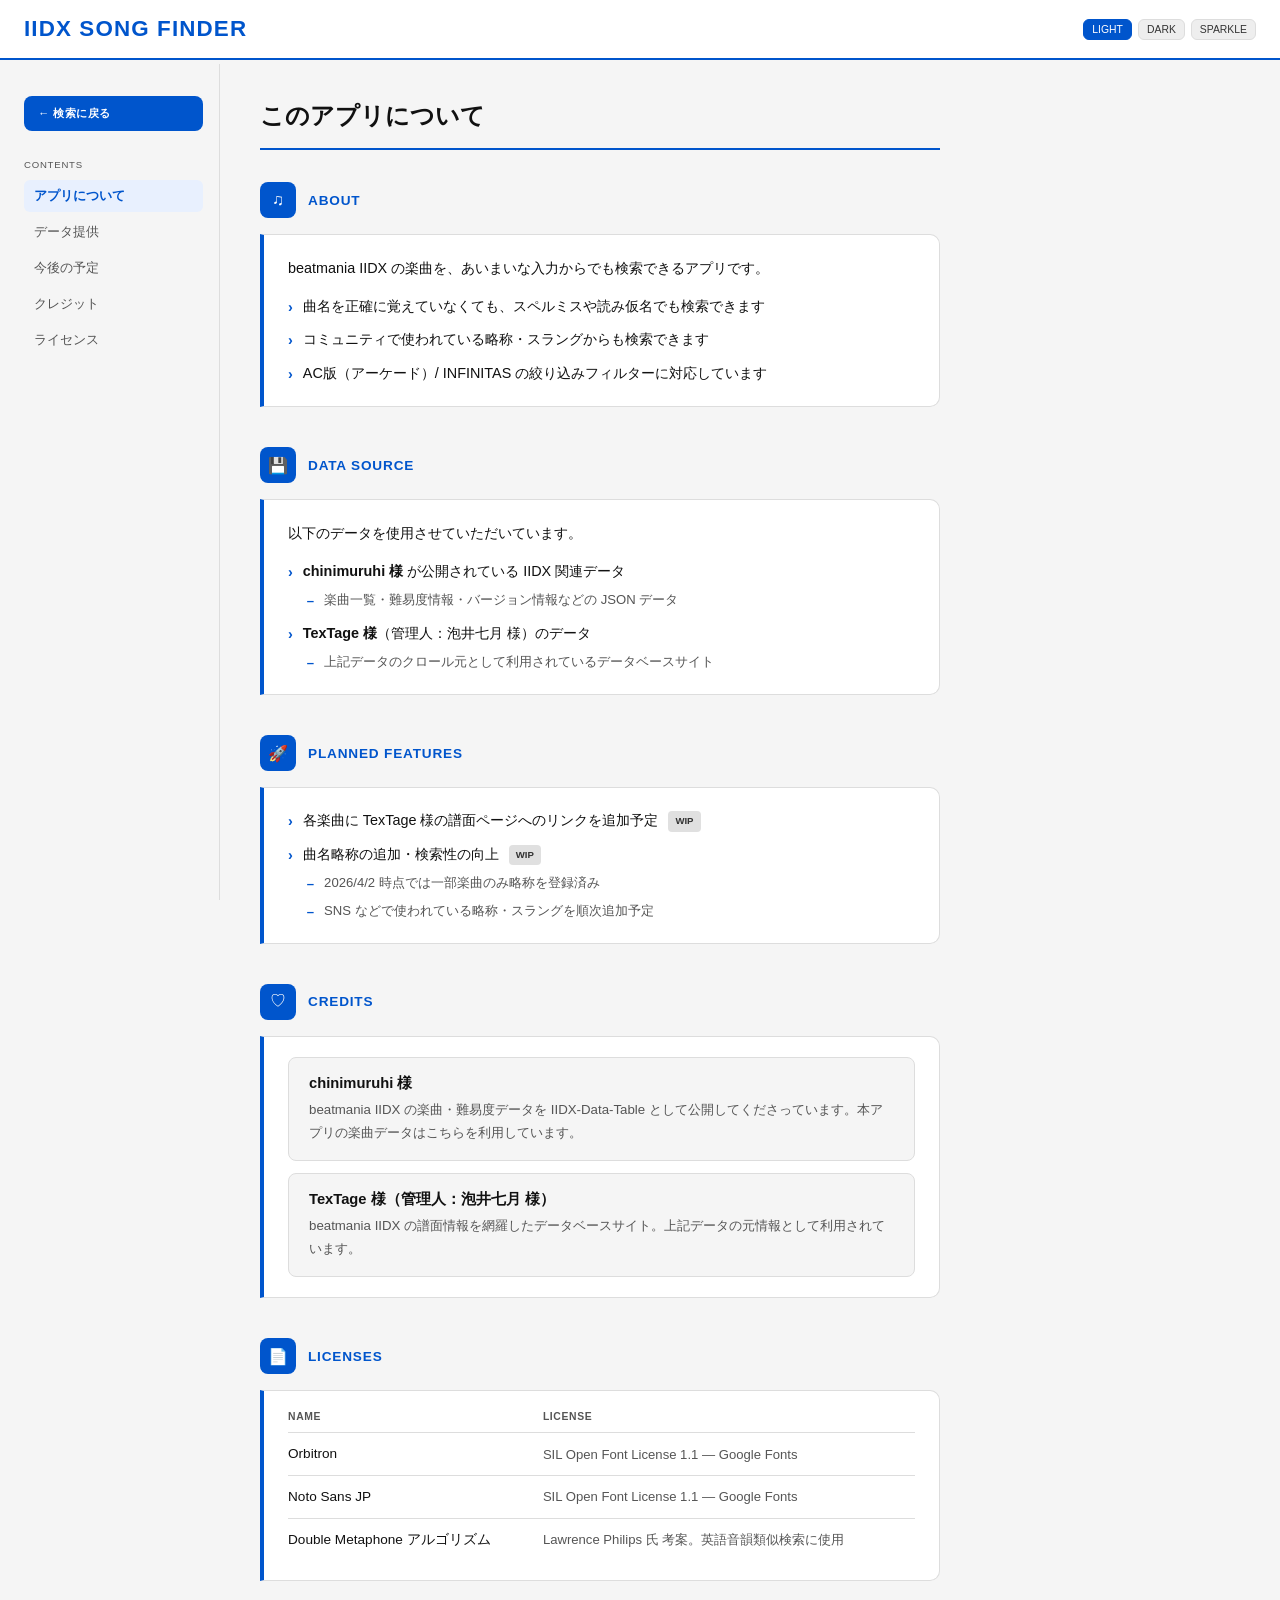
==== about.html @ c8fa99cf "infoページを仮作成" ====
<!DOCTYPE html>
<html lang="ja">
<head>
  <meta charset="UTF-8">
  <meta name="viewport" content="width=device-width, initial-scale=1.0">
  <meta http-equiv="Content-Security-Policy"
    content="default-src 'none'; script-src 'self'; style-src 'self' https://fonts.googleapis.com; font-src https://fonts.gstatic.com; img-src 'self' data:;">
  <title>このアプリについて — IIDX SONG FINDER</title>
  <link rel="preconnect" href="https://fonts.googleapis.com">
  <link rel="preconnect" href="https://fonts.gstatic.com" crossorigin>
  <link href="https://fonts.googleapis.com/css2?family=Orbitron:wght@400;700;900&family=Noto+Sans+JP:wght@400;700&display=swap" rel="stylesheet">
  <link rel="stylesheet" href="app.css">
  <link rel="stylesheet" href="about.css">
</head>
<body>

<header>
  <a href="index.html" class="header-title header-title-link">IIDX SONG FINDER</a>
  <div class="header-right">
    <div class="theme-switcher" role="group" aria-label="テーマ切り替え">
      <button class="theme-btn" data-theme-target="light"   aria-pressed="true">LIGHT</button>
      <button class="theme-btn" data-theme-target="dark"    aria-pressed="false">DARK</button>
      <button class="theme-btn" data-theme-target="sparkle" aria-pressed="false">SPARKLE</button>
    </div>
  </div>
</header>

<div class="page-wrapper">

  <!-- サイドバー -->
  <aside class="sidebar">
    <a href="index.html" class="sidebar-back">&#8592; 検索に戻る</a>
    <p class="sidebar-nav-label">CONTENTS</p>
    <ul class="sidebar-nav">
      <li><a href="#about">アプリについて</a></li>
      <li><a href="#datasource">データ提供</a></li>
      <li><a href="#planned">今後の予定</a></li>
      <li><a href="#credits">クレジット</a></li>
      <li><a href="#licenses">ライセンス</a></li>
    </ul>
  </aside>

  <!-- メインコンテンツ -->
  <main class="content">
    <h1 class="content-title">このアプリについて</h1>

    <!-- アプリについて -->
    <section class="section" id="about">
      <div class="section-header">
        <span class="section-icon">&#9835;</span>
        <h2 class="section-title">ABOUT</h2>
      </div>
      <div class="section-body">
        <p>beatmania IIDX の楽曲を、あいまいな入力からでも検索できるアプリです。</p>
        <ul class="info-list">
          <li>
            <span>曲名を正確に覚えていなくても、スペルミスや読み仮名でも検索できます</span>
          </li>
          <li>
            <span>コミュニティで使われている略称・スラングからも検索できます</span>
          </li>
          <li>
            <span>AC版（アーケード）/ INFINITAS の絞り込みフィルターに対応しています</span>
          </li>
        </ul>
      </div>
    </section>

    <!-- データ提供 -->
    <section class="section" id="datasource">
      <div class="section-header">
        <span class="section-icon">&#128190;</span>
        <h2 class="section-title">DATA SOURCE</h2>
      </div>
      <div class="section-body">
        <p>以下のデータを使用させていただいています。</p>
        <ul class="info-list">
          <li>
            <span>
              <strong>chinimuruhi 様</strong> が公開されている IIDX 関連データ
              <ul class="sub-list">
                <li>楽曲一覧・難易度情報・バージョン情報などの JSON データ</li>
              </ul>
            </span>
          </li>
          <li>
            <span>
              <strong>TexTage 様</strong>（管理人：泡井七月 様）のデータ
              <ul class="sub-list">
                <li>上記データのクロール元として利用されているデータベースサイト</li>
              </ul>
            </span>
          </li>
        </ul>
      </div>
    </section>

    <!-- 今後の実装予定 -->
    <section class="section" id="planned">
      <div class="section-header">
        <span class="section-icon">&#128640;</span>
        <h2 class="section-title">PLANNED FEATURES</h2>
      </div>
      <div class="section-body">
        <ul class="info-list">
          <li>
            <span>
              各楽曲に TexTage 様の譜面ページへのリンクを追加予定
              <span class="badge badge-wip">WIP</span>
            </span>
          </li>
          <li>
            <span>
              曲名略称の追加・検索性の向上
              <span class="badge badge-wip">WIP</span>
              <ul class="sub-list">
                <li>2026/4/2 時点では一部楽曲のみ略称を登録済み</li>
                <li>SNS などで使われている略称・スラングを順次追加予定</li>
              </ul>
            </span>
          </li>
        </ul>
      </div>
    </section>

    <!-- クレジット -->
    <section class="section" id="credits">
      <div class="section-header">
        <span class="section-icon">&#9825;</span>
        <h2 class="section-title">CREDITS</h2>
      </div>
      <div class="section-body">
        <div class="credit-grid">
          <div class="credit-card">
            <div class="credit-card-name">chinimuruhi 様</div>
            <div class="credit-card-desc">beatmania IIDX の楽曲・難易度データを IIDX-Data-Table として公開してくださっています。本アプリの楽曲データはこちらを利用しています。</div>
          </div>
          <div class="credit-card">
            <div class="credit-card-name">TexTage 様（管理人：泡井七月 様）</div>
            <div class="credit-card-desc">beatmania IIDX の譜面情報を網羅したデータベースサイト。上記データの元情報として利用されています。</div>
          </div>
        </div>
      </div>
    </section>

    <!-- ライセンス -->
    <section class="section" id="licenses">
      <div class="section-header">
        <span class="section-icon">&#128196;</span>
        <h2 class="section-title">LICENSES</h2>
      </div>
      <div class="section-body">
        <table class="license-table">
          <thead>
            <tr>
              <th>NAME</th>
              <th>LICENSE</th>
            </tr>
          </thead>
          <tbody>
            <tr>
              <td>Orbitron</td>
              <td>SIL Open Font License 1.1 — Google Fonts</td>
            </tr>
            <tr>
              <td>Noto Sans JP</td>
              <td>SIL Open Font License 1.1 — Google Fonts</td>
            </tr>
            <tr>
              <td>Double Metaphone アルゴリズム</td>
              <td>Lawrence Philips 氏 考案。英語音韻類似検索に使用</td>
            </tr>
          </tbody>
        </table>
      </div>
    </section>

  </main>
</div>

<script src="about.js" defer></script>

</body>
</html>
---- app.css ----
/* ========== CSS変数（テーマ） ========== */
:root {
  --bg:        #f5f5f5;
  --surface:   #ffffff;
  --border:    #dddddd;
  --text:      #111111;
  --subtext:   #555555;
  --accent:    #0055cc;
  --accent2:   #003399;
  --top-bg:    #e8f0fe;
  --top-border:#0055cc;
  --btn-bg:    #0055cc;
  --btn-text:  #ffffff;
  --score-bg:  #e0e0e0;
  --score-text:#333333;
  --toast-bg:  #333333;
  --toast-text:#ffffff;
  --theme-btn-bg:   #eeeeee;
  --theme-btn-text: #333333;
}
[data-theme="dark"] {
  --bg:        #0d0d0d;
  --surface:   #1a1a2e;
  --border:    #333355;
  --text:      #e0e0e0;
  --subtext:   #aaaaaa;
  --accent:    #6699ff;
  --accent2:   #4477cc;
  --top-bg:    #1a1a3e;
  --top-border:#6699ff;
  --btn-bg:    #4466cc;
  --btn-text:  #ffffff;
  --score-bg:  #2a2a4a;
  --score-text:#cccccc;
  --toast-bg:  #eeeeee;
  --toast-text:#111111;
  --theme-btn-bg:   #222244;
  --theme-btn-text: #cccccc;
}
[data-theme="sparkle"] {
  --bg:        #f5ffe0;
  --surface:   #ffffff;
  --border:    #aadd00;
  --text:      #1a3300;
  --subtext:   #4a7010;
  --accent:    #77bb00;
  --accent2:   #559900;
  --top-bg:    #eeffaa;
  --top-border:#77bb00;
  --btn-bg:    #77bb00;
  --btn-text:  #ffffff;
  --score-bg:  #ddff88;
  --score-text:#2a5000;
  --toast-bg:  #77bb00;
  --toast-text:#ffffff;
  --theme-btn-bg:   #eeff99;
  --theme-btn-text: #2a5000;
}
[data-theme="tricoro"] {
  --bg:        #ffffff;
  --surface:   #f8f8fc;
  --border:    #ddddee;
  --text:      #111111;
  --subtext:   #666666;
  --accent:    #cc1111;
  --accent2:   #0033bb;
  --top-bg:    #fff5f5;
  --top-border:#cc1111;
  --btn-bg:    #0033bb;
  --btn-text:  #ffffff;
  --score-bg:  #ffee44;
  --score-text:#333300;
  --toast-bg:  #cc1111;
  --toast-text:#ffffff;
  --theme-btn-bg:   #f0f0f8;
  --theme-btn-text: #333333;
}

/* ========== リセット・基本 ========== */
*, *::before, *::after { box-sizing: border-box; margin: 0; padding: 0; }
body {
  background: var(--bg);
  color: var(--text);
  font-family: 'Noto Sans JP', sans-serif;
  min-height: 100vh;
  transition: background 0.3s, color 0.3s;
}

/* ========== ヘッダー ========== */
header {
  background: var(--surface);
  border-bottom: 2px solid var(--accent);
  padding: 16px 24px;
  display: flex;
  align-items: center;
  justify-content: space-between;
  gap: 12px;
  position: sticky;
  top: 0;
  z-index: 100;
}
.header-title {
  font-family: 'Orbitron', sans-serif;
  font-size: clamp(0.9rem, 3vw, 1.4rem);
  font-weight: 900;
  color: var(--accent);
  letter-spacing: 0.05em;
  white-space: nowrap;
}

/* ========== ヘッダー右側グループ ========== */
.header-right {
  display: flex;
  align-items: center;
  gap: 12px;
  flex-shrink: 0;
}
.about-btn {
  display: flex;
  align-items: center;
  justify-content: center;
  width: 28px;
  height: 28px;
  background: var(--theme-btn-bg);
  color: var(--theme-btn-text);
  border: 1px solid var(--border);
  border-radius: 50%;
  font-size: 0.8rem;
  font-family: 'Orbitron', sans-serif;
  font-weight: 700;
  text-decoration: none;
  flex-shrink: 0;
  transition: background 0.2s, color 0.2s, border-color 0.2s;
}
.about-btn:hover {
  background: var(--accent);
  color: var(--btn-text);
  border-color: var(--accent);
}

/* ========== テーマ切り替え ========== */
.theme-switcher {
  display: flex;
  gap: 6px;
  flex-shrink: 0;
}
.theme-btn {
  background: var(--theme-btn-bg);
  color: var(--theme-btn-text);
  border: 1px solid var(--border);
  border-radius: 6px;
  padding: 4px 8px;
  font-size: 0.65rem;
  font-family: 'Orbitron', sans-serif;
  cursor: pointer;
  transition: background 0.2s, color 0.2s, border-color 0.2s;
  white-space: nowrap;
}
.theme-btn:hover, .theme-btn[aria-pressed="true"] {
  background: var(--accent);
  color: var(--btn-text);
  border-color: var(--accent);
}

/* ========== 検索エリア ========== */
.search-area {
  max-width: 720px;
  margin: 32px auto 0;
  padding: 0 16px;
}
.search-label {
  display: block;
  font-size: 0.85rem;
  color: var(--subtext);
  margin-bottom: 8px;
  font-family: 'Orbitron', sans-serif;
  letter-spacing: 0.04em;
}
.search-input {
  width: 100%;
  background: var(--surface);
  color: var(--text);
  border: 2px solid var(--border);
  border-radius: 10px;
  padding: 14px 18px;
  font-size: 1.1rem;
  font-family: 'Noto Sans JP', sans-serif;
  outline: none;
  transition: border-color 0.2s;
}
.search-input:focus { border-color: var(--accent); }
.search-input::placeholder { color: var(--subtext); opacity: 0.6; }

.search-hint {
  margin-top: 8px;
  font-size: 0.78rem;
  color: var(--subtext);
}

/* ========== フィルターバー ========== */
.filter-bar {
  max-width: 720px;
  margin: 14px auto 0;
  padding: 0 16px;
  display: flex;
  align-items: center;
  gap: 8px;
  flex-wrap: wrap;
}
.filter-label {
  font-family: 'Orbitron', sans-serif;
  font-size: 0.68rem;
  color: var(--subtext);
  letter-spacing: 0.06em;
  flex-shrink: 0;
}
.filter-btn {
  background: var(--theme-btn-bg);
  color: var(--theme-btn-text);
  border: 1px solid var(--border);
  border-radius: 20px;
  padding: 5px 14px;
  font-size: 0.75rem;
  font-family: 'Noto Sans JP', sans-serif;
  cursor: pointer;
  transition: background 0.2s, color 0.2s, border-color 0.2s;
  white-space: nowrap;
}
.filter-btn:hover { border-color: var(--accent); color: var(--accent); }
.filter-btn[aria-pressed="true"] {
  background: var(--accent);
  color: var(--btn-text);
  border-color: var(--accent);
}

/* ========== サブ情報（アーティスト・バージョン） ========== */
.song-meta {
  display: flex;
  flex-direction: column;
  gap: 2px;
  margin-top: 4px;
}
.song-artist {
  font-size: 0.78rem;
  color: var(--subtext);
  font-family: 'Noto Sans JP', sans-serif;
  word-break: break-all;
}
.song-artist-latin {
  font-size: 0.75rem;
  color: var(--subtext);
  font-family: 'Orbitron', sans-serif;
  word-break: break-all;
}
.song-version {
  font-size: 0.7rem;
  color: var(--subtext);
  font-family: 'Orbitron', sans-serif;
  opacity: 0.75;
}
.song-version[hidden] { display: none; }

/* ========== デバッグトグル ========== */
.debug-toggle-wrap {
  max-width: 720px;
  margin: 12px auto 0;
  padding: 0 16px;
  display: flex;
  justify-content: flex-end;
  gap: 8px;
  flex-wrap: wrap;
}
.debug-toggle {
  background: none;
  border: 1px solid var(--border);
  border-radius: 6px;
  color: var(--subtext);
  font-size: 0.72rem;
  padding: 3px 10px;
  cursor: pointer;
  font-family: 'Orbitron', sans-serif;
}
.debug-toggle:hover { border-color: var(--accent); color: var(--accent); }

/* ========== ローディング ========== */
.loading {
  max-width: 720px;
  margin: 40px auto;
  padding: 0 16px;
  text-align: center;
  color: var(--subtext);
  font-family: 'Orbitron', sans-serif;
  font-size: 0.9rem;
  letter-spacing: 0.1em;
}
.loading-spinner {
  display: inline-block;
  width: 36px;
  height: 36px;
  border: 3px solid var(--border);
  border-top-color: var(--accent);
  border-radius: 50%;
  animation: spin 0.9s linear infinite;
  margin-bottom: 12px;
}
@keyframes spin { to { transform: rotate(360deg); } }

/* ========== 結果エリア ========== */
.results-area {
  max-width: 720px;
  margin: 24px auto 60px;
  padding: 0 16px;
}
.results-empty {
  text-align: center;
  color: var(--subtext);
  font-size: 0.88rem;
  padding: 32px 0;
}

/* ========== Top 1 カード ========== */
.top-card {
  background: var(--top-bg);
  border: 2px solid var(--top-border);
  border-radius: 12px;
  padding: 20px 24px;
  margin-bottom: 16px;
  position: relative;
  display: flex;
  align-items: center;
  justify-content: space-between;
  gap: 12px;
}
.top-card-badge {
  font-family: 'Orbitron', sans-serif;
  font-size: 0.65rem;
  font-weight: 700;
  color: var(--accent);
  letter-spacing: 0.1em;
  position: absolute;
  top: 8px;
  left: 16px;
}
.top-card-title {
  font-family: 'Orbitron', sans-serif;
  font-size: clamp(1rem, 4vw, 1.5rem);
  font-weight: 900;
  color: var(--accent);
  word-break: break-all;
  padding-top: 14px;
}
.top-card-title-jp {
  font-family: 'Noto Sans JP', sans-serif;
  font-size: clamp(1rem, 4vw, 1.5rem);
  font-weight: 700;
  color: var(--accent);
  word-break: break-all;
  padding-top: 14px;
}
.top-card-right {
  display: flex;
  flex-direction: column;
  align-items: flex-end;
  gap: 8px;
  flex-shrink: 0;
}

/* ========== 候補リスト ========== */
.candidate-list {
  display: flex;
  flex-direction: column;
  gap: 8px;
}
.candidate-item {
  background: var(--surface);
  border: 1px solid var(--border);
  border-radius: 8px;
  padding: 12px 16px;
  display: flex;
  align-items: center;
  justify-content: space-between;
  gap: 10px;
  transition: border-color 0.2s;
}
.candidate-item:hover { border-color: var(--accent2); }
.candidate-rank {
  font-family: 'Orbitron', sans-serif;
  font-size: 0.7rem;
  color: var(--subtext);
  width: 20px;
  flex-shrink: 0;
}
.candidate-name {
  font-size: 0.92rem;
  word-break: break-all;
  flex: 1;
}
.candidate-name-latin { font-family: 'Orbitron', sans-serif; font-size: 0.88rem; }

/* ========== スコアバッジ ========== */
.score-badge {
  background: var(--score-bg);
  color: var(--score-text);
  border-radius: 6px;
  padding: 2px 8px;
  font-family: 'Orbitron', sans-serif;
  font-size: 0.7rem;
  white-space: nowrap;
  flex-shrink: 0;
}
.score-badge[hidden] { display: none; }

/* ========== コピーボタン ========== */
.copy-btn {
  background: var(--btn-bg);
  color: var(--btn-text);
  border: none;
  border-radius: 6px;
  padding: 6px 12px;
  font-size: 0.72rem;
  font-family: 'Noto Sans JP', sans-serif;
  cursor: pointer;
  white-space: nowrap;
  flex-shrink: 0;
  transition: opacity 0.2s;
  position: relative;
}
.copy-btn:hover { opacity: 0.85; }

/* 吹き出し */
.copy-toast {
  position: absolute;
  bottom: calc(100% + 8px);
  right: 0;
  background: var(--toast-bg);
  color: var(--toast-text);
  font-size: 0.72rem;
  padding: 4px 10px;
  border-radius: 6px;
  white-space: nowrap;
  pointer-events: none;
  opacity: 0;
  transform: translateY(4px);
  transition: opacity 0.2s, transform 0.2s;
}
.copy-toast::after {
  content: '';
  position: absolute;
  top: 100%;
  right: 12px;
  border: 5px solid transparent;
  border-top-color: var(--toast-bg);
}
.copy-toast.show { opacity: 1; transform: translateY(0); }

/* ========== エラー表示 ========== */
.error-msg {
  max-width: 720px;
  margin: 24px auto;
  padding: 14px 20px;
  background: #ffeeee;
  border: 1px solid #cc4444;
  border-radius: 8px;
  color: #cc2222;
  font-size: 0.88rem;
}
[data-theme="dark"] .error-msg { background: #3a1a1a; border-color: #cc4444; color: #ff8888; }

/* ========== レスポンシブ ========== */
@media (max-width: 500px) {
  header { padding: 12px 14px; }
  .theme-btn { padding: 3px 6px; font-size: 0.58rem; }
  .top-card { flex-direction: column; align-items: flex-start; }
  .top-card-right { flex-direction: row; align-items: center; width: 100%; justify-content: flex-end; }
  .candidate-item { flex-wrap: wrap; }
}
---- about.css ----
/* ========================================
   about.html 専用スタイル
   ======================================== */

/* ===== ヘッダータイトルをリンクとして使う場合 ===== */
.header-title-link {
  text-decoration: none;
  color: var(--accent);
}

/* ===== ページ全体レイアウト ===== */
.page-wrapper {
  display: flex;
  min-height: calc(100vh - 64px);
}

/* ===== サイドバー ===== */
.sidebar {
  width: 220px;
  flex-shrink: 0;
  padding: 32px 16px 32px 24px;
  position: sticky;
  top: 64px;
  height: calc(100vh - 64px);
  overflow-y: auto;
  border-right: 1px solid var(--border);
}
.sidebar-back {
  display: flex;
  align-items: center;
  gap: 8px;
  background: var(--accent);
  color: var(--btn-text);
  text-decoration: none;
  font-family: 'Orbitron', sans-serif;
  font-size: 0.7rem;
  font-weight: 700;
  letter-spacing: 0.04em;
  padding: 10px 14px;
  border-radius: 8px;
  margin-bottom: 28px;
  transition: opacity 0.2s;
  white-space: nowrap;
}
.sidebar-back:hover { opacity: 0.8; }
.sidebar-nav-label {
  font-family: 'Orbitron', sans-serif;
  font-size: 0.6rem;
  color: var(--subtext);
  letter-spacing: 0.08em;
  margin-bottom: 10px;
}
.sidebar-nav {
  list-style: none;
  padding: 0;
  margin: 0;
  display: flex;
  flex-direction: column;
  gap: 4px;
}
.sidebar-nav a {
  display: block;
  padding: 7px 10px;
  border-radius: 6px;
  color: var(--subtext);
  text-decoration: none;
  font-size: 0.82rem;
  transition: background 0.15s, color 0.15s;
}
.sidebar-nav a:hover {
  background: var(--score-bg);
  color: var(--text);
}
.sidebar-nav a.active {
  background: var(--top-bg);
  color: var(--accent);
  font-weight: 700;
}

/* ===== メインコンテンツ ===== */
.content {
  flex: 1;
  min-width: 0;
  padding: 40px 40px 80px;
  max-width: 760px;
}
.content-title {
  font-family: 'Orbitron', sans-serif;
  font-size: clamp(1rem, 3vw, 1.5rem);
  font-weight: 900;
  color: var(--text);
  margin-bottom: 32px;
  padding-bottom: 16px;
  border-bottom: 2px solid var(--accent);
}

/* ===== セクション ===== */
.section {
  margin-bottom: 40px;
  scroll-margin-top: 80px;
}
.section-header {
  display: flex;
  align-items: center;
  gap: 12px;
  margin-bottom: 16px;
}
.section-icon {
  width: 36px;
  height: 36px;
  border-radius: 8px;
  background: var(--accent);
  color: var(--btn-text);
  display: flex;
  align-items: center;
  justify-content: center;
  font-size: 1rem;
  flex-shrink: 0;
}
.section-title {
  font-family: 'Orbitron', sans-serif;
  font-size: 0.85rem;
  font-weight: 700;
  color: var(--accent);
  letter-spacing: 0.06em;
}
.section-body {
  background: var(--surface);
  border: 1px solid var(--border);
  border-left: 4px solid var(--accent);
  border-radius: 0 10px 10px 0;
  padding: 20px 24px;
}
.section-body p {
  color: var(--text);
  font-size: 0.9rem;
  line-height: 1.85;
  margin-bottom: 12px;
}
.section-body p:last-child { margin-bottom: 0; }

/* ===== リスト ===== */
.info-list {
  list-style: none;
  padding: 0;
  margin: 0;
  display: flex;
  flex-direction: column;
  gap: 8px;
}
.info-list li {
  display: flex;
  align-items: flex-start;
  gap: 10px;
  color: var(--text);
  font-size: 0.9rem;
  line-height: 1.7;
}
.info-list li::before {
  content: "\203A";
  color: var(--accent);
  font-weight: 700;
  flex-shrink: 0;
  margin-top: 1px;
}
.info-list .sub-list {
  margin-top: 6px;
  padding-left: 4px;
  display: flex;
  flex-direction: column;
  gap: 4px;
}
.info-list .sub-list li {
  font-size: 0.82rem;
  color: var(--subtext);
}
.info-list .sub-list li::before { content: "\2013"; }

/* ===== バッジ ===== */
.badge {
  display: inline-block;
  font-size: 0.6rem;
  font-family: 'Orbitron', sans-serif;
  padding: 2px 7px;
  border-radius: 4px;
  vertical-align: middle;
  margin-left: 6px;
  font-weight: 700;
}
.badge-wip {
  background: var(--score-bg);
  color: var(--score-text);
}

/* ===== クレジットカード ===== */
.credit-grid {
  display: flex;
  flex-direction: column;
  gap: 12px;
}
.credit-card {
  background: var(--bg);
  border: 1px solid var(--border);
  border-radius: 8px;
  padding: 16px 20px;
}
.credit-card-name {
  font-weight: 700;
  font-size: 0.92rem;
  color: var(--text);
  margin-bottom: 6px;
}
.credit-card-desc {
  font-size: 0.83rem;
  color: var(--subtext);
  line-height: 1.7;
}

/* ===== ライセンステーブル ===== */
.license-table {
  width: 100%;
  border-collapse: collapse;
  font-size: 0.85rem;
}
.license-table th {
  text-align: left;
  font-family: 'Orbitron', sans-serif;
  font-size: 0.65rem;
  color: var(--subtext);
  letter-spacing: 0.06em;
  padding: 0 12px 10px 0;
  border-bottom: 1px solid var(--border);
}
.license-table td {
  padding: 10px 12px 10px 0;
  border-bottom: 1px solid var(--border);
  color: var(--text);
  line-height: 1.6;
}
.license-table tr:last-child td { border-bottom: none; }
.license-table td:last-child { color: var(--subtext); font-size: 0.82rem; }

/* ===== モバイル対応 ===== */
@media (max-width: 680px) {
  .page-wrapper { flex-direction: column; }
  .sidebar {
    width: 100%;
    position: static;
    height: auto;
    border-right: none;
    border-bottom: 1px solid var(--border);
    padding: 20px 16px;
  }
  .sidebar-nav { flex-direction: row; flex-wrap: wrap; }
  .sidebar-nav a { font-size: 0.78rem; padding: 5px 8px; }
  .content { padding: 24px 16px 60px; }
}
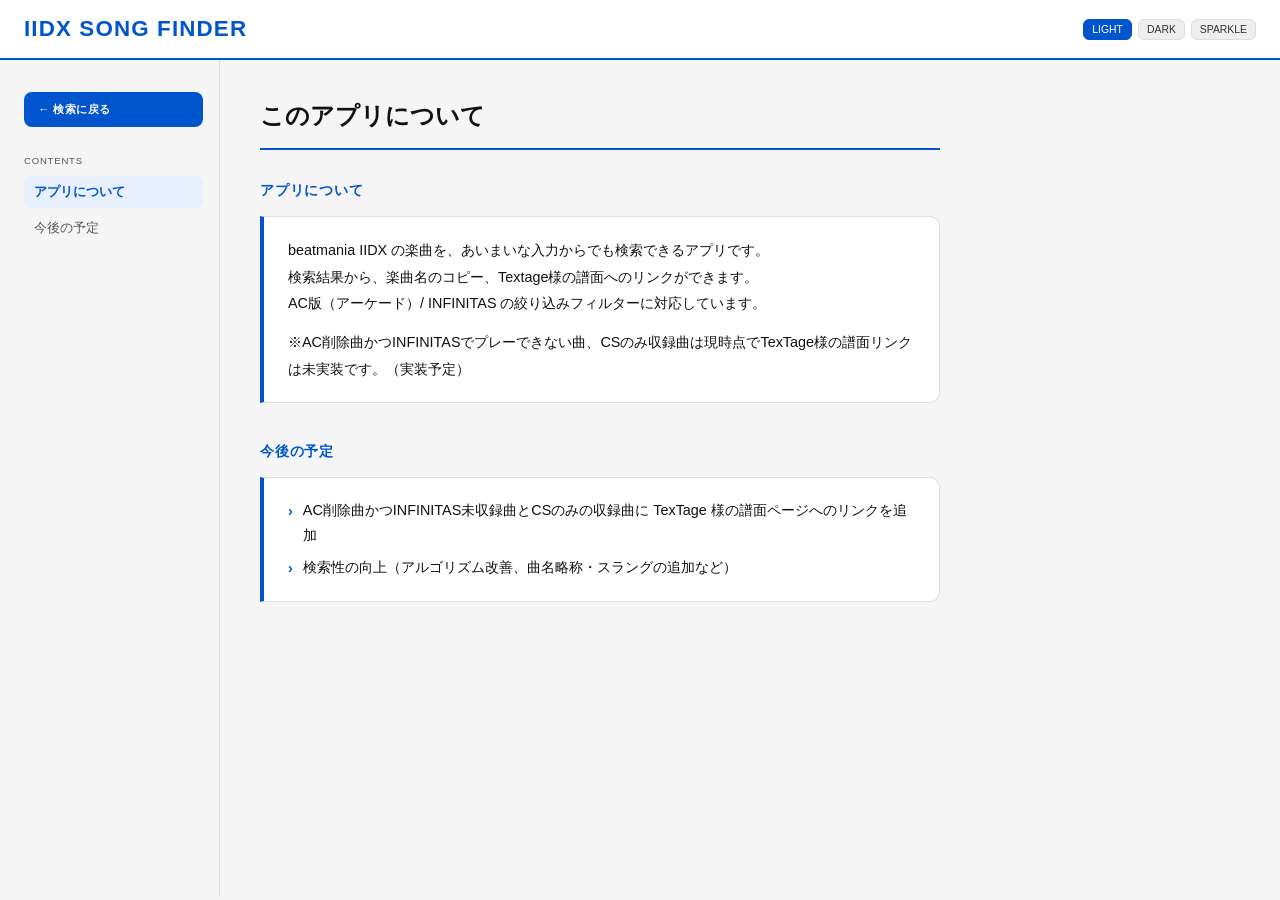
==== commit 7c729519: "aboutページ更新 Co-Authored-By: Claude Sonnet 4.6 <noreply@anthropic.com>" ====
--- a/about.html
+++ b/about.html
@@ -33,10 +33,7 @@
     <p class="sidebar-nav-label">CONTENTS</p>
     <ul class="sidebar-nav">
       <li><a href="#about">アプリについて</a></li>
-      <li><a href="#datasource">データ提供</a></li>
       <li><a href="#planned">今後の予定</a></li>
-      <li><a href="#credits">クレジット</a></li>
-      <li><a href="#licenses">ライセンス</a></li>
     </ul>
   </aside>
 
@@ -47,131 +44,34 @@
     <!-- アプリについて -->
     <section class="section" id="about">
       <div class="section-header">
-        <span class="section-icon">&#9835;</span>
-        <h2 class="section-title">ABOUT</h2>
+        <h2 class="section-title">アプリについて</h2>
       </div>
       <div class="section-body">
-        <p>beatmania IIDX の楽曲を、あいまいな入力からでも検索できるアプリです。</p>
-        <ul class="info-list">
-          <li>
-            <span>曲名を正確に覚えていなくても、スペルミスや読み仮名でも検索できます</span>
-          </li>
-          <li>
-            <span>コミュニティで使われている略称・スラングからも検索できます</span>
-          </li>
-          <li>
-            <span>AC版（アーケード）/ INFINITAS の絞り込みフィルターに対応しています</span>
-          </li>
-        </ul>
-      </div>
-    </section>
-
-    <!-- データ提供 -->
-    <section class="section" id="datasource">
-      <div class="section-header">
-        <span class="section-icon">&#128190;</span>
-        <h2 class="section-title">DATA SOURCE</h2>
-      </div>
-      <div class="section-body">
-        <p>以下のデータを使用させていただいています。</p>
-        <ul class="info-list">
-          <li>
-            <span>
-              <strong>chinimuruhi 様</strong> が公開されている IIDX 関連データ
-              <ul class="sub-list">
-                <li>楽曲一覧・難易度情報・バージョン情報などの JSON データ</li>
-              </ul>
-            </span>
-          </li>
-          <li>
-            <span>
-              <strong>TexTage 様</strong>（管理人：泡井七月 様）のデータ
-              <ul class="sub-list">
-                <li>上記データのクロール元として利用されているデータベースサイト</li>
-              </ul>
-            </span>
-          </li>
-        </ul>
+        <p>beatmania IIDX の楽曲を、あいまいな入力からでも検索できるアプリです。<br>
+        検索結果から、楽曲名のコピー、Textage様の譜面へのリンクができます。<br>
+        AC版（アーケード）/ INFINITAS の絞り込みフィルターに対応しています。</p>
+        <p class="note">※AC削除曲かつINFINITASでプレーできない曲、CSのみ収録曲は現時点でTexTage様の譜面リンクは未実装です。（実装予定）</p>
       </div>
     </section>
 
     <!-- 今後の実装予定 -->
     <section class="section" id="planned">
       <div class="section-header">
-        <span class="section-icon">&#128640;</span>
-        <h2 class="section-title">PLANNED FEATURES</h2>
+        <h2 class="section-title">今後の予定</h2>
       </div>
       <div class="section-body">
         <ul class="info-list">
           <li>
             <span>
-              各楽曲に TexTage 様の譜面ページへのリンクを追加予定
-              <span class="badge badge-wip">WIP</span>
+              AC削除曲かつINFINITAS未収録曲とCSのみの収録曲に TexTage 様の譜面ページへのリンクを追加
             </span>
           </li>
           <li>
             <span>
-              曲名略称の追加・検索性の向上
-              <span class="badge badge-wip">WIP</span>
-              <ul class="sub-list">
-                <li>2026/4/2 時点では一部楽曲のみ略称を登録済み</li>
-                <li>SNS などで使われている略称・スラングを順次追加予定</li>
-              </ul>
+              検索性の向上（アルゴリズム改善、曲名略称・スラングの追加など）
             </span>
           </li>
         </ul>
-      </div>
-    </section>
-
-    <!-- クレジット -->
-    <section class="section" id="credits">
-      <div class="section-header">
-        <span class="section-icon">&#9825;</span>
-        <h2 class="section-title">CREDITS</h2>
-      </div>
-      <div class="section-body">
-        <div class="credit-grid">
-          <div class="credit-card">
-            <div class="credit-card-name">chinimuruhi 様</div>
-            <div class="credit-card-desc">beatmania IIDX の楽曲・難易度データを IIDX-Data-Table として公開してくださっています。本アプリの楽曲データはこちらを利用しています。</div>
-          </div>
-          <div class="credit-card">
-            <div class="credit-card-name">TexTage 様（管理人：泡井七月 様）</div>
-            <div class="credit-card-desc">beatmania IIDX の譜面情報を網羅したデータベースサイト。上記データの元情報として利用されています。</div>
-          </div>
-        </div>
-      </div>
-    </section>
-
-    <!-- ライセンス -->
-    <section class="section" id="licenses">
-      <div class="section-header">
-        <span class="section-icon">&#128196;</span>
-        <h2 class="section-title">LICENSES</h2>
-      </div>
-      <div class="section-body">
-        <table class="license-table">
-          <thead>
-            <tr>
-              <th>NAME</th>
-              <th>LICENSE</th>
-            </tr>
-          </thead>
-          <tbody>
-            <tr>
-              <td>Orbitron</td>
-              <td>SIL Open Font License 1.1 — Google Fonts</td>
-            </tr>
-            <tr>
-              <td>Noto Sans JP</td>
-              <td>SIL Open Font License 1.1 — Google Fonts</td>
-            </tr>
-            <tr>
-              <td>Double Metaphone アルゴリズム</td>
-              <td>Lawrence Philips 氏 考案。英語音韻類似検索に使用</td>
-            </tr>
-          </tbody>
-        </table>
       </div>
     </section>
 
--- a/app.css
+++ b/app.css
@@ -241,22 +241,29 @@
   margin-top: 4px;
 }
 .song-artist {
-  font-size: 0.78rem;
+  font-size: 0.88rem;
   color: var(--subtext);
   font-family: 'Noto Sans JP', sans-serif;
   word-break: break-all;
 }
 .song-artist-latin {
-  font-size: 0.75rem;
+  font-size: 0.85rem;
   color: var(--subtext);
   font-family: 'Orbitron', sans-serif;
   word-break: break-all;
 }
+.song-title-row {
+  display: flex;
+  align-items: baseline;
+  gap: 8px;
+  flex-wrap: wrap;
+}
 .song-version {
-  font-size: 0.7rem;
+  font-size: 0.72rem;
   color: var(--subtext);
   font-family: 'Orbitron', sans-serif;
   opacity: 0.75;
+  white-space: nowrap;
 }
 .song-version[hidden] { display: none; }
 
@@ -377,7 +384,7 @@
   border-radius: 8px;
   padding: 12px 16px;
   display: flex;
-  align-items: center;
+  align-items: flex-start;
   justify-content: space-between;
   gap: 10px;
   transition: border-color 0.2s;
@@ -389,13 +396,69 @@
   color: var(--subtext);
   width: 20px;
   flex-shrink: 0;
+  padding-top: 2px;
 }
 .candidate-name {
-  font-size: 0.92rem;
+  font-size: 1.02rem;
   word-break: break-all;
-  flex: 1;
-}
-.candidate-name-latin { font-family: 'Orbitron', sans-serif; font-size: 0.88rem; }
+}
+.candidate-name-latin { font-family: 'Orbitron', sans-serif; font-size: 0.96rem; }
+
+/* ========== 譜面リンクボタン ========== */
+.chart-links {
+  display: flex;
+  flex-direction: column;
+  gap: 4px;
+  margin-top: 6px;
+}
+.chart-links-row {
+  display: flex;
+  align-items: center;
+  gap: 4px;
+  flex-wrap: wrap;
+}
+.chart-links-label {
+  font-family: 'Orbitron', sans-serif;
+  font-size: 0.58rem;
+  color: var(--subtext);
+  letter-spacing: 0.06em;
+  width: 20px;
+  flex-shrink: 0;
+  text-align: right;
+}
+.chart-diff-btn {
+  display: inline-flex;
+  align-items: center;
+  justify-content: center;
+  min-width: 48px;
+  padding: 5px 8px;
+  border-radius: 5px;
+  font-family: 'Orbitron', sans-serif;
+  font-size: 0.75rem;
+  font-weight: 700;
+  letter-spacing: 0.02em;
+  white-space: nowrap;
+  text-decoration: none;
+  cursor: pointer;
+  transition: opacity 0.15s;
+  color: #ffffff;
+}
+.chart-diff-btn:hover:not(.chart-diff-btn--disabled) { opacity: 0.75; }
+
+/* 難易度カラー */
+.chart-diff-btn--beginner    { background: #2e8b34; }
+.chart-diff-btn--normal      { background: #1a63c4; }
+.chart-diff-btn--hyper       { background: #c8a800; color: #1a1a00; }
+.chart-diff-btn--another     { background: #c42020; }
+.chart-diff-btn--leggendaria { background: #7b2fb5; }
+
+/* グレーアウト */
+.chart-diff-btn--disabled {
+  background: var(--score-bg);
+  color: var(--subtext);
+  opacity: 0.55;
+  cursor: default;
+}
 
 /* ========== スコアバッジ ========== */
 .score-badge {
